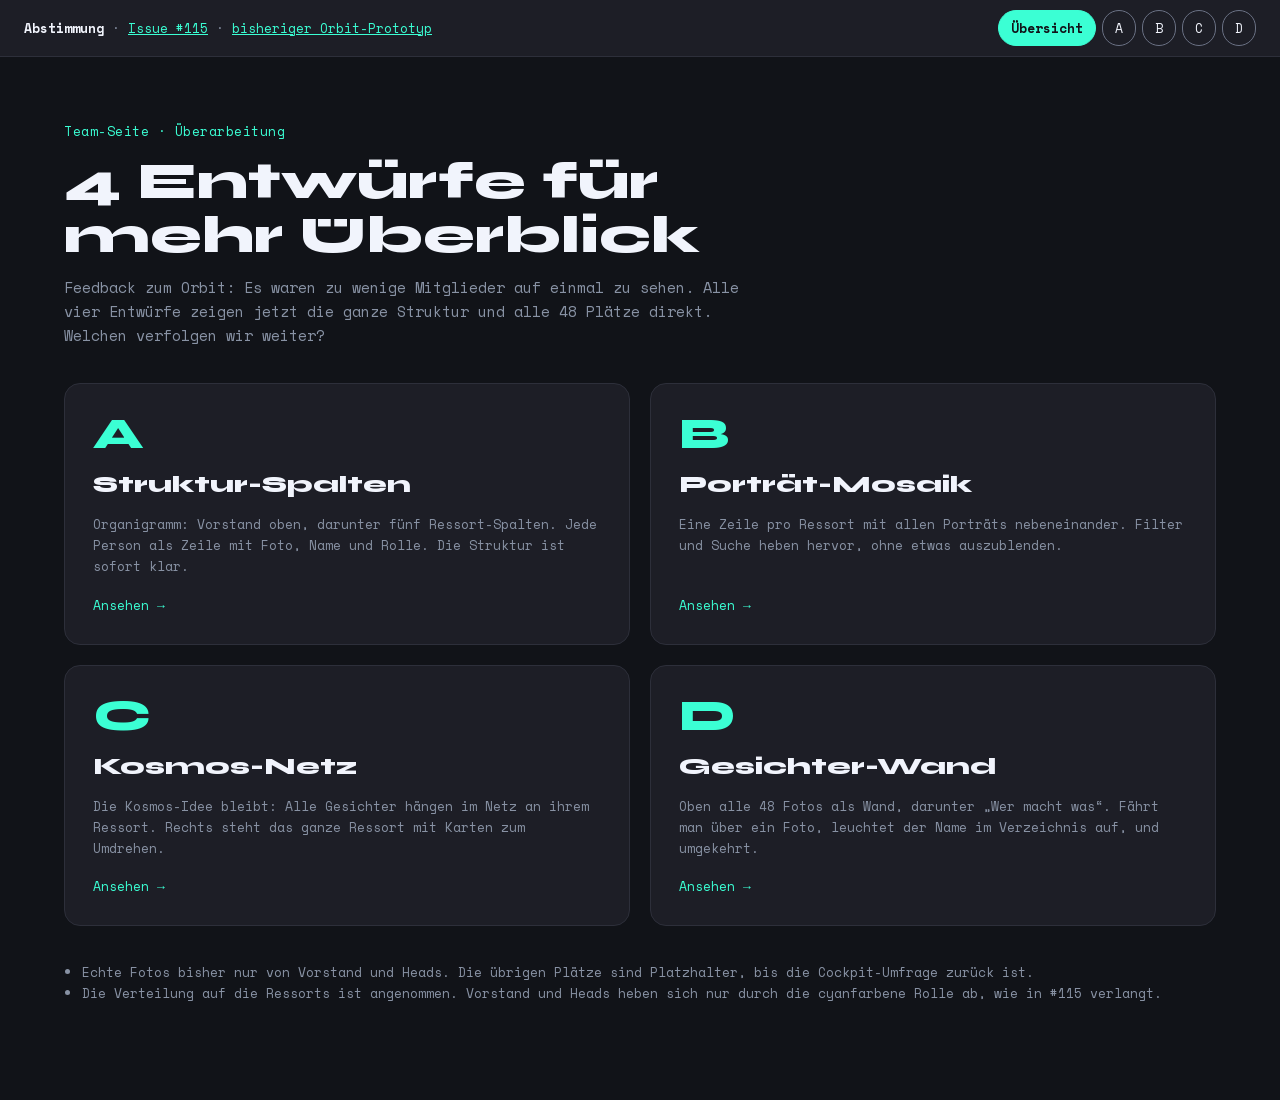
==== ueberblick/index.html @ 8b4472f5 "Vier Entwürfe für mehr Überblick (48 Mitglieder) zur Abstimmung" ====
<!doctype html>
<html lang="de">
<head>
<meta charset="utf-8">
<meta name="viewport" content="width=device-width, initial-scale=1">
<title>UM/AI Team-Seite · 4 Entwürfe zur Abstimmung</title>
<meta name="description" content="Vier Entwürfe für die Team-Seite von UM/AI, die alle 48 Mitglieder auf einen Blick zeigen.">
<meta name="theme-color" content="#111318">
<link rel="stylesheet" href="ueberblick.css?v=1">
</head>
<body>
<aside class="proto" aria-label="Entwürfe">
  <p><strong>Abstimmung</strong> · <a href="https://github.com/UM-AI-ORG/Mannheim-AI-Website/issues/115">Issue #115</a> · <a href="../">bisheriger Orbit-Prototyp</a></p>
  <nav aria-label="Entwürfe wechseln"><a href="./" aria-current="page">Übersicht</a><a href="a.html">A</a><a href="b.html">B</a><a href="c.html">C</a><a href="d.html">D</a></nav>
</aside>
<main class="seite">
  <div class="kopf">
    <div class="kopf__text">
      <p class="label">Team-Seite · Überarbeitung</p>
      <h1 class="titel">4 Entwürfe für mehr Überblick</h1>
      <p class="intro">Feedback zum Orbit: Es waren zu wenige Mitglieder auf einmal zu sehen. Alle vier Entwürfe zeigen jetzt die ganze Struktur und alle 48 Plätze direkt. Welchen verfolgen wir weiter?</p>
    </div>
  </div>
  <div class="u-raster">
    <a class="u-karte" href="a.html">
      <span class="u-karte__buchstabe">A</span>
      <h2>Struktur-Spalten</h2>
      <p>Organigramm: Vorstand oben, darunter fünf Ressort-Spalten. Jede Person als Zeile mit Foto, Name und Rolle. Die Struktur ist sofort klar.</p>
      <span class="u-karte__mehr">Ansehen →</span>
    </a>
    <a class="u-karte" href="b.html">
      <span class="u-karte__buchstabe">B</span>
      <h2>Porträt-Mosaik</h2>
      <p>Eine Zeile pro Ressort mit allen Porträts nebeneinander. Filter und Suche heben hervor, ohne etwas auszublenden.</p>
      <span class="u-karte__mehr">Ansehen →</span>
    </a>
    <a class="u-karte" href="c.html">
      <span class="u-karte__buchstabe">C</span>
      <h2>Kosmos-Netz</h2>
      <p>Die Kosmos-Idee bleibt: Alle Gesichter hängen im Netz an ihrem Ressort. Rechts steht das ganze Ressort mit Karten zum Umdrehen.</p>
      <span class="u-karte__mehr">Ansehen →</span>
    </a>
    <a class="u-karte" href="d.html">
      <span class="u-karte__buchstabe">D</span>
      <h2>Gesichter-Wand</h2>
      <p>Oben alle 48 Fotos als Wand, darunter „Wer macht was“. Fährt man über ein Foto, leuchtet der Name im Verzeichnis auf, und umgekehrt.</p>
      <span class="u-karte__mehr">Ansehen →</span>
    </a>
  </div>
  <ul class="u-hinweise">
    <li>Echte Fotos bisher nur von Vorstand und Heads. Die übrigen Plätze sind Platzhalter, bis die Cockpit-Umfrage zurück ist.</li>
    <li>Die Verteilung auf die Ressorts ist angenommen. Vorstand und Heads heben sich nur durch die cyanfarbene Rolle ab, wie in #115 verlangt.</li>
  </ul>
</main>
</body>
</html>
---- ueberblick/ueberblick.css ----
/* UM/AI Team-Seite, Entwürfe „Überblick“ (Issue #115). Tokens 1:1 aus styles.css der Website. */
@font-face { font-family: 'Syne'; font-weight: 800; font-display: swap; src: url('../assets/fonts/Syne-800-latin.woff2') format('woff2'); }
@font-face { font-family: 'Space Mono'; font-weight: 400; font-display: swap; src: url('../assets/fonts/SpaceMono-400.woff2') format('woff2'); }
@font-face { font-family: 'Space Mono'; font-weight: 700; font-display: swap; src: url('../assets/fonts/SpaceMono-700.woff2') format('woff2'); }

:root {
  color-scheme: dark;
  --bg: #111318; --s1: #1D1E26; --s2: #252835; --rand: #2D2F3A; --rand-stark: #6A7184; --deko: #3D4555;
  --cyan: #3BFFD4; --cyan-14: rgba(59, 255, 212, 0.14); --linie: rgba(59, 255, 212, 0.45);
  --text: #F1F4FC; --sek: #8892A4;
  --display: 'Syne', 'Space Mono', system-ui, sans-serif;
  --mono: 'Space Mono', ui-monospace, monospace;
}
* { box-sizing: border-box; }
[hidden] { display: none !important; }
body { margin: 0; background: var(--bg); color: var(--text); font-family: var(--mono); font-size: 15px; line-height: 1.6; }
a { color: var(--cyan); }
a:hover { color: var(--text); }
button, input { font: inherit; color: inherit; }
button { cursor: pointer; touch-action: manipulation; }
:focus-visible { outline: 2px solid var(--cyan); outline-offset: 3px; }
.sr-only { position: absolute; width: 1px; height: 1px; margin: -1px; overflow: hidden; clip: rect(0, 0, 0, 0); white-space: nowrap; border: 0; }
img { display: block; }

/* Leiste nur für die Abstimmung, gehört nicht zum Design */
.proto { display: flex; flex-wrap: wrap; gap: 8px 24px; align-items: center; justify-content: space-between; padding: 10px 24px; background: var(--s1); border-bottom: 1px solid var(--rand); font-size: 13px; color: var(--sek); }
.proto p { margin: 0; }
.proto strong { color: var(--text); }
.proto nav { display: flex; flex-wrap: wrap; gap: 6px; }
.proto nav a { display: inline-flex; align-items: center; min-height: 36px; padding: 0 12px; border-radius: 999px; border: 1px solid var(--rand-stark); color: var(--text); text-decoration: none; }
.proto nav a[aria-current="page"] { background: var(--cyan); border-color: var(--cyan); color: var(--bg); font-weight: 700; }

.seite { max-width: 1280px; margin: 0 auto; padding: 64px 64px 96px; }
.kopf { display: flex; flex-wrap: wrap; justify-content: space-between; align-items: flex-end; gap: 24px 48px; margin-bottom: 36px; }
.kopf__text { display: flex; flex-direction: column; gap: 12px; max-width: 700px; }
.label { margin: 0; font-size: 13px; color: var(--cyan); letter-spacing: 0.04em; }
.titel { margin: 0; font-family: var(--display); font-weight: 800; font-size: clamp(34px, 5vw, 52px); line-height: 1.05; }
.intro { margin: 0; color: var(--sek); }
.rolle { font-size: 11px; line-height: 1.35; color: var(--sek); }
.rolle.hervor { color: var(--cyan); }
.name-ph { color: var(--sek); }
.platzhalter { display: flex; align-items: center; justify-content: center; background: var(--s2); color: var(--sek); }

/* Chips und Suche (B, D) */
.chips { display: flex; flex-wrap: wrap; gap: 8px; }
.chip { min-height: 44px; padding: 0 16px; border-radius: 999px; border: 1px solid var(--rand-stark); background: transparent; color: var(--text); font-size: 13px; }
.chip[aria-pressed="true"] { background: var(--cyan); border-color: var(--cyan); color: var(--bg); }
.chip .zahl { opacity: 0.7; margin-left: 4px; }
.suche { display: flex; align-items: center; gap: 10px; min-height: 44px; padding: 0 14px; border: 1px solid var(--rand-stark); border-radius: 999px; width: 260px; max-width: 100%; }
.suche input { flex: 1; min-width: 0; background: transparent; border: 0; outline: none; font-size: 13px; }
.suche input::placeholder { color: var(--sek); }
.suche:focus-within { border-color: var(--cyan); }

.abschluss { margin-top: 40px; display: flex; flex-wrap: wrap; justify-content: space-between; align-items: center; gap: 16px 24px; padding: 24px 28px; border-radius: 14px; background: var(--s1); border: 1px solid var(--rand); }
.abschluss h3 { margin: 0 0 4px; font-family: var(--display); font-size: 22px; }
.abschluss p { margin: 0; font-size: 13px; color: var(--sek); }
.knopf { display: inline-flex; align-items: center; min-height: 44px; padding: 0 20px; border-radius: 999px; background: var(--cyan); color: var(--bg); font-weight: 700; font-size: 13px; text-decoration: none; }
.knopf:hover { color: var(--bg); background: var(--text); }

@media (max-width: 720px) {
  .seite { padding: 40px 16px 72px; }
  .proto { padding: 10px 16px; }
}

/* ── A · Struktur-Spalten ─────────────────────────────── */
.a-stats { display: flex; gap: 40px; margin: 0; }
.a-stats div { display: flex; flex-direction: column-reverse; }
.a-stats dt { font-size: 12px; color: var(--sek); text-transform: uppercase; letter-spacing: 0.08em; }
.a-stats dd { margin: 0; font-family: var(--display); font-size: 40px; line-height: 1.1; }
.a-baum { display: flex; flex-direction: column; align-items: center; }
.a-karte { background: var(--s1); border: 1px solid var(--rand); border-radius: 14px; padding: 16px 14px; }
.a-karte h3 { margin: 0; font-family: var(--display); font-size: 17px; line-height: 1.2; }
.a-karte__kopf { display: flex; justify-content: space-between; align-items: baseline; gap: 8px; }
.a-karte__zahl { font-size: 11px; color: var(--sek); white-space: nowrap; }
.a-karte__desc { margin: 4px 0 10px; font-size: 11px; line-height: 1.5; color: var(--sek); }
.a-vorstand { width: min(460px, 100%); padding: 18px 20px; }
.a-vorstand h3 { font-size: 20px; }
.a-liste { list-style: none; margin: 0; padding: 10px 0 0; border-top: 1px solid var(--rand); display: flex; flex-direction: column; gap: 8px; }
.a-vorstand .a-liste { display: grid; grid-template-columns: repeat(2, minmax(0, 1fr)); gap: 12px; }
.a-person { display: flex; align-items: center; gap: 10px; }
.a-foto { width: 32px; height: 32px; border-radius: 50%; object-fit: cover; flex: none; border: 1px solid var(--rand); font-size: 12px; }
.a-person .platzhalter { border-style: dashed; border-color: var(--rand-stark); }
.a-person__name { display: block; font-family: var(--display); font-size: 14px; line-height: 1.2; }
.a-strich { width: 1px; height: 32px; background: var(--linie); }
.a-reihe { position: relative; width: 100%; }
.a-reihe::before { content: ''; position: absolute; top: 0; left: 10%; right: 10%; height: 1px; background: var(--linie); }
.a-spalten { display: grid; grid-template-columns: repeat(5, minmax(0, 1fr)); }
.a-spalte { display: flex; flex-direction: column; padding: 0 8px; }
.a-spalte::before { content: ''; width: 1px; height: 28px; background: var(--linie); align-self: center; }
.a-spalte .a-karte__desc { min-height: 50px; }
.a-spalte .a-karte { flex: 1; }
@media (max-width: 1080px) {
  .a-reihe::before, .a-spalte::before, .a-strich { display: none; }
  .a-spalten { grid-template-columns: repeat(2, minmax(0, 1fr)); gap: 16px; margin-top: 16px; }
  .a-spalte { padding: 0; }
}
@media (max-width: 560px) { .a-spalten { grid-template-columns: 1fr; } .a-vorstand .a-liste { grid-template-columns: 1fr; } }

/* ── B · Porträt-Mosaik ───────────────────────────────── */
.b-leiste { display: flex; flex-wrap: wrap; justify-content: space-between; align-items: center; gap: 16px; padding: 14px 0; border-top: 1px solid var(--rand); border-bottom: 1px solid var(--rand); }
.b-zeile { display: grid; grid-template-columns: 190px minmax(0, 1fr); gap: 24px; padding: 22px 0; border-bottom: 1px solid var(--rand); transition: opacity 0.25s; }
.b-zeile.gedimmt { opacity: 0.25; }
.b-info { display: flex; flex-direction: column; gap: 4px; padding-left: 12px; border-left: 2px solid var(--deko); }
.b-zeile.aktiv .b-info { border-left-color: var(--cyan); }
.b-info h3 { margin: 0; font-family: var(--display); font-size: 18px; line-height: 1.2; }
.b-info span { font-size: 12px; color: var(--sek); }
.b-info small { font-size: 11px; line-height: 1.5; color: var(--sek); }
.b-raster { list-style: none; margin: 0; padding: 0; display: grid; grid-template-columns: repeat(10, minmax(0, 1fr)); gap: 16px 10px; }
.b-person { display: flex; flex-direction: column; gap: 6px; transition: opacity 0.25s; }
.b-person.gedimmt { opacity: 0.2; }
.b-foto { width: 100%; aspect-ratio: 1 / 1; object-fit: cover; object-position: center 20%; border-radius: 10px; outline: 2px solid transparent; outline-offset: 2px; }
.b-person .platzhalter { border: 1px dashed var(--deko); background: var(--s1); }
.b-person.treffer .b-foto { outline-color: var(--cyan); }
.b-name { font-family: var(--display); font-size: 12px; line-height: 1.2; }
.b-person .rolle { font-size: 10.5px; }
@media (max-width: 1080px) { .b-raster { grid-template-columns: repeat(auto-fill, minmax(84px, 1fr)); } }
@media (max-width: 720px) { .b-zeile { grid-template-columns: 1fr; gap: 14px; } }

/* ── C · Kosmos-Netz ──────────────────────────────────── */
@keyframes c-fluss { to { stroke-dashoffset: -40; } }
@keyframes c-funkeln { 0%, 100% { opacity: .25; } 50% { opacity: .8; } }
@keyframes c-puls { 0% { transform: scale(1); opacity: .6; } 100% { transform: scale(1.9); opacity: 0; } }
.c-buehne { display: flex; gap: 32px; align-items: flex-start; }
.c-netz { position: relative; width: 720px; max-width: 100%; aspect-ratio: 720 / 760; flex: none; }
.c-netz svg.c-linien { position: absolute; inset: 0; width: 100%; height: 100%; }
.c-fluss { animation: c-fluss 2.4s linear infinite; }
.c-punkt { animation: c-funkeln 4s ease-in-out infinite; }
.c-hub { position: absolute; left: 43.9%; top: 44.2%; width: 12.2%; aspect-ratio: 1; }
.c-hub__puls { position: absolute; inset: 0; border-radius: 50%; border: 1px solid var(--cyan); animation: c-puls 2.4s ease-out infinite; }
.c-hub__kern { position: absolute; inset: 0; border-radius: 50%; background: var(--s1); border: 1px solid var(--cyan); display: flex; align-items: center; justify-content: center; font-family: var(--display); font-size: clamp(12px, 2.6vw, 19px); }
.c-hub__kern span { color: var(--cyan); }
.c-ressort { position: absolute; width: 7.2%; aspect-ratio: 1; border-radius: 50%; background: var(--s1); border: 1px solid var(--cyan); color: var(--cyan); font-weight: 700; font-size: clamp(9px, 1.6vw, 12px); padding: 0; transform: translate(-50%, -50%); }
.c-ressort[aria-pressed="true"] { background: var(--cyan); color: var(--bg); }
.c-label { position: absolute; width: 150px; transform: translate(-50%, -50%); text-align: center; font-family: var(--display); font-size: 13px; color: var(--sek); pointer-events: none; }
.c-label.aktiv { color: var(--text); }
.c-knoten { position: absolute; width: 4.45%; aspect-ratio: 1; padding: 0; border-radius: 50%; overflow: hidden; background: var(--s2); border: 1px solid var(--rand); transform: translate(-50%, -50%); }
.c-knoten.imressort { border-color: var(--cyan); }
.c-knoten.gewaehlt { border: 3px solid var(--cyan); }
.c-knoten img, .c-knoten .platzhalter { width: 100%; height: 100%; object-fit: cover; font-size: 11px; }
.c-knoten .platzhalter svg { width: 60%; height: 60%; }
.c-panel { flex: 1; min-width: 0; display: flex; flex-direction: column; gap: 10px; }
.c-panel__kopf { display: flex; justify-content: space-between; align-items: baseline; gap: 12px; }
.c-panel h3 { margin: 0; font-family: var(--display); font-size: 24px; }
.c-panel__zahl { font-size: 12px; color: var(--sek); white-space: nowrap; }
.c-panel__desc { margin: 0 0 6px; font-size: 12px; line-height: 1.5; color: var(--sek); }
.c-karten { list-style: none; margin: 0; padding: 0; display: grid; grid-template-columns: repeat(4, minmax(0, 1fr)); gap: 14px 10px; }
.c-karte { width: 100%; padding: 0; border: 0; background: transparent; text-align: left; display: flex; flex-direction: column; gap: 6px; }
.c-flip { display: block; width: 100%; aspect-ratio: 1; perspective: 600px; }
.c-flip__innen { display: block; position: relative; width: 100%; height: 100%; transform-style: preserve-3d; transition: transform 0.5s; }
.c-karte.gedreht .c-flip__innen { transform: rotateY(180deg); }
.c-seite { position: absolute; inset: 0; backface-visibility: hidden; -webkit-backface-visibility: hidden; border-radius: 10px; overflow: hidden; border: 1px solid var(--rand); background: var(--s1); display: flex; align-items: center; justify-content: center; }
.c-karte.gewaehlt .c-seite--vorne { border: 2px solid var(--cyan); }
.c-seite img { width: 100%; height: 100%; object-fit: cover; object-position: center 20%; }
.c-seite .platzhalter { width: 100%; height: 100%; background: var(--s1); }
.c-seite--hinten { transform: rotateY(180deg); background: var(--s2); border-color: var(--cyan); flex-direction: column; gap: 4px; font-size: 10px; color: var(--sek); text-align: center; padding: 6px; }
.c-karte .b-name { font-size: 12px; }
.c-karte .rolle { font-size: 10.5px; }
@media (max-width: 1100px) { .c-buehne { flex-direction: column; } .c-netz { margin: 0 auto; } .c-panel { width: 100%; } }
@media (max-width: 720px) { .c-label { font-size: 10px; width: 90px; } .c-karten { grid-template-columns: repeat(3, minmax(0, 1fr)); } }
@media (prefers-reduced-motion: reduce) { .c-fluss, .c-punkt, .c-hub__puls { animation: none; } .c-flip__innen { transition: none; } }

/* ── D · Gesichter-Wand ───────────────────────────────── */
.d-wand { list-style: none; margin: 0; padding: 0; display: grid; grid-template-columns: repeat(12, minmax(0, 1fr)); gap: 6px; }
.d-wand li { transition: opacity 0.25s; }
.d-wand li.gedimmt { opacity: 0.15; }
.d-kachel { position: relative; display: block; width: 100%; aspect-ratio: 1; padding: 0; border: 0; border-radius: 8px; overflow: hidden; background: var(--s1); outline: 2px solid transparent; outline-offset: 2px; }
.d-kachel img { width: 100%; height: 100%; object-fit: cover; object-position: center 20%; transition: transform 0.3s; }
.d-kachel .platzhalter { width: 100%; height: 100%; background: var(--s1); border: 1px solid var(--s2); border-radius: 8px; }
.d-kachel .platzhalter svg { stroke: var(--deko); }
.d-kachel:hover img { transform: scale(1.06); }
.d-info { position: absolute; left: 0; right: 0; bottom: 0; padding: 6px 7px; background: rgba(17, 19, 24, 0.88); text-align: left; display: flex; flex-direction: column; gap: 1px; opacity: 0; transition: opacity 0.18s; }
.d-info b { font-family: var(--display); font-weight: 800; font-size: 11px; line-height: 1.2; }
.d-info small { font-size: 9.5px; line-height: 1.2; color: var(--sek); }
.d-info small.hervor { color: var(--cyan); }
.d-kachel:hover .d-info, .d-kachel:focus-visible .d-info, .d-kachel.an .d-info { opacity: 1; }
.d-kachel.an { outline-color: var(--cyan); }
.d-trenner { display: flex; align-items: center; gap: 16px; margin: 44px 0 24px; }
.d-trenner h3 { margin: 0; font-family: var(--display); font-size: 22px; white-space: nowrap; }
.d-trenner span { font-size: 12px; color: var(--sek); white-space: nowrap; }
.d-trenner i { flex: 1; height: 1px; background: var(--rand); }
.d-verzeichnis { display: grid; grid-template-columns: repeat(3, minmax(0, 1fr)); gap: 32px; align-items: start; }
.d-spalte { display: flex; flex-direction: column; gap: 28px; }
.d-block { transition: opacity 0.25s; }
.d-block.gedimmt { opacity: 0.3; }
.d-block__kopf { width: 100%; display: flex; justify-content: space-between; align-items: baseline; gap: 8px; padding: 0 0 10px; margin-bottom: 4px; border: 0; border-bottom: 2px solid var(--rand); background: transparent; text-align: left; }
.d-block__kopf[aria-pressed="true"] { border-bottom-color: var(--cyan); }
.d-block__kopf b { font-family: var(--display); font-weight: 800; font-size: 17px; }
.d-block__kopf span { font-size: 12px; color: var(--sek); }
.d-block ul { list-style: none; margin: 0; padding: 0; }
.d-zeile { display: flex; justify-content: space-between; align-items: center; gap: 12px; min-height: 30px; padding: 0 8px; margin: 0 -8px; border-radius: 6px; font-size: 12px; }
.d-zeile.an { background: var(--cyan-14); }
.d-zeile .name-ph { color: var(--rand-stark); }
.d-zeile .rolle { text-align: right; }
@media (max-width: 960px) { .d-wand { grid-template-columns: repeat(8, minmax(0, 1fr)); } .d-verzeichnis { grid-template-columns: repeat(2, minmax(0, 1fr)); } }
@media (max-width: 600px) { .d-wand { grid-template-columns: repeat(6, minmax(0, 1fr)); } .d-verzeichnis { grid-template-columns: 1fr; } .d-trenner span { display: none; } }
@media (prefers-reduced-motion: reduce) { .d-kachel img { transition: none; } .d-kachel:hover img { transform: none; } }

/* ── Übersicht ─────────────────────────────────────────── */
.u-raster { display: grid; grid-template-columns: repeat(2, minmax(0, 1fr)); gap: 20px; }
.u-karte { display: flex; flex-direction: column; gap: 10px; padding: 28px; border-radius: 16px; background: var(--s1); border: 1px solid var(--rand); color: var(--text); text-decoration: none; transition: border-color 0.2s; }
.u-karte:hover { border-color: var(--cyan); color: var(--text); }
.u-karte__buchstabe { font-family: var(--display); font-size: 44px; line-height: 1; color: var(--cyan); }
.u-karte h2 { margin: 0; font-family: var(--display); font-size: 24px; }
.u-karte p { margin: 0; font-size: 13px; color: var(--sek); }
.u-karte__mehr { margin-top: auto; padding-top: 8px; font-size: 13px; color: var(--cyan); }
.u-hinweise { margin: 36px 0 0; padding: 0 0 0 18px; color: var(--sek); font-size: 13px; }
@media (max-width: 720px) { .u-raster { grid-template-columns: 1fr; } }
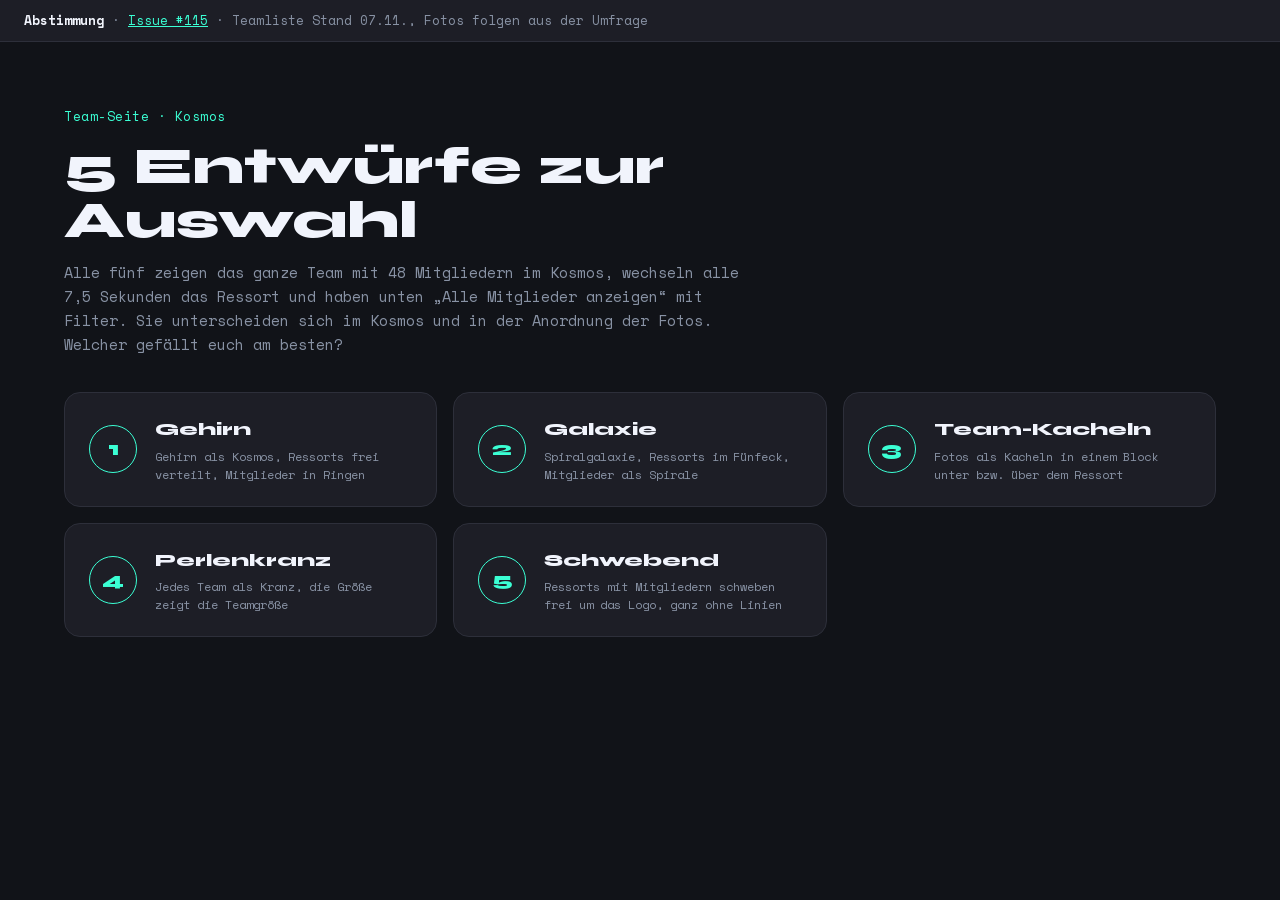
==== commit 510d4406: "Team-Seite: fünf Kosmos-Entwürfe mit Teamliste, Auto-Wechsel und Mitgliederliste" ====
--- a/ueberblick/index.html
+++ b/ueberblick/index.html
@@ -3,53 +3,30 @@
 <head>
 <meta charset="utf-8">
 <meta name="viewport" content="width=device-width, initial-scale=1">
-<title>UM/AI Team-Seite · 4 Entwürfe zur Abstimmung</title>
-<meta name="description" content="Vier Entwürfe für die Team-Seite von UM/AI, die alle 48 Mitglieder auf einen Blick zeigen.">
+<title>UM/AI Team-Seite · 5 Kosmos-Entwürfe</title>
+<meta name="description" content="Fünf Entwürfe für die Team-Seite von UM/AI zur Abstimmung.">
 <meta name="theme-color" content="#111318">
-<link rel="stylesheet" href="ueberblick.css?v=1">
+<meta name="robots" content="noindex, nofollow">
+<link rel="stylesheet" href="ueberblick.css?v=22">
 </head>
 <body>
 <aside class="proto" aria-label="Entwürfe">
-  <p><strong>Abstimmung</strong> · <a href="https://github.com/UM-AI-ORG/Mannheim-AI-Website/issues/115">Issue #115</a> · <a href="../">bisheriger Orbit-Prototyp</a></p>
-  <nav aria-label="Entwürfe wechseln"><a href="./" aria-current="page">Übersicht</a><a href="a.html">A</a><a href="b.html">B</a><a href="c.html">C</a><a href="d.html">D</a></nav>
+  <p><strong>Abstimmung</strong> · <a href="https://github.com/UM-AI-ORG/Mannheim-AI-Website/issues/115">Issue #115</a> · Teamliste Stand 07.11., Fotos folgen aus der Umfrage</p>
 </aside>
 <main class="seite">
   <div class="kopf">
     <div class="kopf__text">
-      <p class="label">Team-Seite · Überarbeitung</p>
-      <h1 class="titel">4 Entwürfe für mehr Überblick</h1>
-      <p class="intro">Feedback zum Orbit: Es waren zu wenige Mitglieder auf einmal zu sehen. Alle vier Entwürfe zeigen jetzt die ganze Struktur und alle 48 Plätze direkt. Welchen verfolgen wir weiter?</p>
+      <p class="label">Team-Seite · Kosmos</p>
+      <h1 class="titel">5 Entwürfe zur Auswahl</h1>
+      <p class="intro">Alle fünf zeigen das ganze Team mit 48 Mitgliedern im Kosmos, wechseln alle 7,5 Sekunden das Ressort und haben unten „Alle Mitglieder anzeigen“ mit Filter. Sie unterscheiden sich im Kosmos und in der Anordnung der Fotos. Welcher gefällt euch am besten?</p>
     </div>
   </div>
-  <div class="u-raster">
-    <a class="u-karte" href="a.html">
-      <span class="u-karte__buchstabe">A</span>
-      <h2>Struktur-Spalten</h2>
-      <p>Organigramm: Vorstand oben, darunter fünf Ressort-Spalten. Jede Person als Zeile mit Foto, Name und Rolle. Die Struktur ist sofort klar.</p>
-      <span class="u-karte__mehr">Ansehen →</span>
-    </a>
-    <a class="u-karte" href="b.html">
-      <span class="u-karte__buchstabe">B</span>
-      <h2>Porträt-Mosaik</h2>
-      <p>Eine Zeile pro Ressort mit allen Porträts nebeneinander. Filter und Suche heben hervor, ohne etwas auszublenden.</p>
-      <span class="u-karte__mehr">Ansehen →</span>
-    </a>
-    <a class="u-karte" href="c.html">
-      <span class="u-karte__buchstabe">C</span>
-      <h2>Kosmos-Netz</h2>
-      <p>Die Kosmos-Idee bleibt: Alle Gesichter hängen im Netz an ihrem Ressort. Rechts steht das ganze Ressort mit Karten zum Umdrehen.</p>
-      <span class="u-karte__mehr">Ansehen →</span>
-    </a>
-    <a class="u-karte" href="d.html">
-      <span class="u-karte__buchstabe">D</span>
-      <h2>Gesichter-Wand</h2>
-      <p>Oben alle 48 Fotos als Wand, darunter „Wer macht was“. Fährt man über ein Foto, leuchtet der Name im Verzeichnis auf, und umgekehrt.</p>
-      <span class="u-karte__mehr">Ansehen →</span>
-    </a>
-  </div>
-  <ul class="u-hinweise">
-    <li>Echte Fotos bisher nur von Vorstand und Heads. Die übrigen Plätze sind Platzhalter, bis die Cockpit-Umfrage zurück ist.</li>
-    <li>Die Verteilung auf die Ressorts ist angenommen. Vorstand und Heads heben sich nur durch die cyanfarbene Rolle ab, wie in #115 verlangt.</li>
+  <ul class="u-liste">
+    <li><a class="u-karte" href="c.html"><span class="u-nr">1</span><span><b>Gehirn</b><small>Gehirn als Kosmos, Ressorts frei verteilt, Mitglieder in Ringen</small></span></a></li>
+    <li><a class="u-karte" href="c2.html"><span class="u-nr">2</span><span><b>Galaxie</b><small>Spiralgalaxie, Ressorts im Fünfeck, Mitglieder als Spirale</small></span></a></li>
+    <li><a class="u-karte" href="c3.html"><span class="u-nr">3</span><span><b>Team-Kacheln</b><small>Fotos als Kacheln in einem Block unter bzw. über dem Ressort</small></span></a></li>
+    <li><a class="u-karte" href="c4.html"><span class="u-nr">4</span><span><b>Perlenkranz</b><small>Jedes Team als Kranz, die Größe zeigt die Teamgröße</small></span></a></li>
+    <li><a class="u-karte" href="c5.html"><span class="u-nr">5</span><span><b>Schwebend</b><small>Ressorts mit Mitgliedern schweben frei um das Logo, ganz ohne Linien</small></span></a></li>
   </ul>
 </main>
 </body>
--- a/ueberblick/ueberblick.css
+++ b/ueberblick/ueberblick.css
@@ -62,88 +62,49 @@
   .proto { padding: 10px 16px; }
 }
 
-/* ── A · Struktur-Spalten ─────────────────────────────── */
-.a-stats { display: flex; gap: 40px; margin: 0; }
-.a-stats div { display: flex; flex-direction: column-reverse; }
-.a-stats dt { font-size: 12px; color: var(--sek); text-transform: uppercase; letter-spacing: 0.08em; }
-.a-stats dd { margin: 0; font-family: var(--display); font-size: 40px; line-height: 1.1; }
-.a-baum { display: flex; flex-direction: column; align-items: center; }
-.a-karte { background: var(--s1); border: 1px solid var(--rand); border-radius: 14px; padding: 16px 14px; }
-.a-karte h3 { margin: 0; font-family: var(--display); font-size: 17px; line-height: 1.2; }
-.a-karte__kopf { display: flex; justify-content: space-between; align-items: baseline; gap: 8px; }
-.a-karte__zahl { font-size: 11px; color: var(--sek); white-space: nowrap; }
-.a-karte__desc { margin: 4px 0 10px; font-size: 11px; line-height: 1.5; color: var(--sek); }
-.a-vorstand { width: min(460px, 100%); padding: 18px 20px; }
-.a-vorstand h3 { font-size: 20px; }
-.a-liste { list-style: none; margin: 0; padding: 10px 0 0; border-top: 1px solid var(--rand); display: flex; flex-direction: column; gap: 8px; }
-.a-vorstand .a-liste { display: grid; grid-template-columns: repeat(2, minmax(0, 1fr)); gap: 12px; }
-.a-person { display: flex; align-items: center; gap: 10px; }
-.a-foto { width: 32px; height: 32px; border-radius: 50%; object-fit: cover; flex: none; border: 1px solid var(--rand); font-size: 12px; }
-.a-person .platzhalter { border-style: dashed; border-color: var(--rand-stark); }
-.a-person__name { display: block; font-family: var(--display); font-size: 14px; line-height: 1.2; }
-.a-strich { width: 1px; height: 32px; background: var(--linie); }
-.a-reihe { position: relative; width: 100%; }
-.a-reihe::before { content: ''; position: absolute; top: 0; left: 10%; right: 10%; height: 1px; background: var(--linie); }
-.a-spalten { display: grid; grid-template-columns: repeat(5, minmax(0, 1fr)); }
-.a-spalte { display: flex; flex-direction: column; padding: 0 8px; }
-.a-spalte::before { content: ''; width: 1px; height: 28px; background: var(--linie); align-self: center; }
-.a-spalte .a-karte__desc { min-height: 50px; }
-.a-spalte .a-karte { flex: 1; }
-@media (max-width: 1080px) {
-  .a-reihe::before, .a-spalte::before, .a-strich { display: none; }
-  .a-spalten { grid-template-columns: repeat(2, minmax(0, 1fr)); gap: 16px; margin-top: 16px; }
-  .a-spalte { padding: 0; }
+.b-name { font-family: var(--display); font-size: 12px; line-height: 1.2; }
+/* ── C · Kosmos-Netz (Timos Idee: Logo mit Vorstand in der Mitte, Ressorts schweben frei im Kosmos) ── */
+@keyframes c-schweben {
+  0% { transform: translate(-50%, -50%) translate(0, 0); }
+  50% { transform: translate(-50%, -50%) translate(5px, -8px); }
+  100% { transform: translate(-50%, -50%) translate(-4px, 4px); }
 }
-@media (max-width: 560px) { .a-spalten { grid-template-columns: 1fr; } .a-vorstand .a-liste { grid-template-columns: 1fr; } }
-
-/* ── B · Porträt-Mosaik ───────────────────────────────── */
-.b-leiste { display: flex; flex-wrap: wrap; justify-content: space-between; align-items: center; gap: 16px; padding: 14px 0; border-top: 1px solid var(--rand); border-bottom: 1px solid var(--rand); }
-.b-zeile { display: grid; grid-template-columns: 190px minmax(0, 1fr); gap: 24px; padding: 22px 0; border-bottom: 1px solid var(--rand); transition: opacity 0.25s; }
-.b-zeile.gedimmt { opacity: 0.25; }
-.b-info { display: flex; flex-direction: column; gap: 4px; padding-left: 12px; border-left: 2px solid var(--deko); }
-.b-zeile.aktiv .b-info { border-left-color: var(--cyan); }
-.b-info h3 { margin: 0; font-family: var(--display); font-size: 18px; line-height: 1.2; }
-.b-info span { font-size: 12px; color: var(--sek); }
-.b-info small { font-size: 11px; line-height: 1.5; color: var(--sek); }
-.b-raster { list-style: none; margin: 0; padding: 0; display: grid; grid-template-columns: repeat(10, minmax(0, 1fr)); gap: 16px 10px; }
-.b-person { display: flex; flex-direction: column; gap: 6px; transition: opacity 0.25s; }
-.b-person.gedimmt { opacity: 0.2; }
-.b-foto { width: 100%; aspect-ratio: 1 / 1; object-fit: cover; object-position: center 20%; border-radius: 10px; outline: 2px solid transparent; outline-offset: 2px; }
-.b-person .platzhalter { border: 1px dashed var(--deko); background: var(--s1); }
-.b-person.treffer .b-foto { outline-color: var(--cyan); }
-.b-name { font-family: var(--display); font-size: 12px; line-height: 1.2; }
-.b-person .rolle { font-size: 10.5px; }
-@media (max-width: 1080px) { .b-raster { grid-template-columns: repeat(auto-fill, minmax(84px, 1fr)); } }
-@media (max-width: 720px) { .b-zeile { grid-template-columns: 1fr; gap: 14px; } }
-
-/* ── C · Kosmos-Netz ──────────────────────────────────── */
-@keyframes c-fluss { to { stroke-dashoffset: -40; } }
-@keyframes c-funkeln { 0%, 100% { opacity: .25; } 50% { opacity: .8; } }
-@keyframes c-puls { 0% { transform: scale(1); opacity: .6; } 100% { transform: scale(1.9); opacity: 0; } }
+@keyframes c-auftauchen { from { opacity: 0; } to { opacity: 1; } }
+@keyframes c-puls { 0% { transform: scale(1); opacity: .55; } 100% { transform: scale(1.8); opacity: 0; } }
 .c-buehne { display: flex; gap: 32px; align-items: flex-start; }
 .c-netz { position: relative; width: 720px; max-width: 100%; aspect-ratio: 720 / 760; flex: none; }
-.c-netz svg.c-linien { position: absolute; inset: 0; width: 100%; height: 100%; }
-.c-fluss { animation: c-fluss 2.4s linear infinite; }
-.c-punkt { animation: c-funkeln 4s ease-in-out infinite; }
-.c-hub { position: absolute; left: 43.9%; top: 44.2%; width: 12.2%; aspect-ratio: 1; }
-.c-hub__puls { position: absolute; inset: 0; border-radius: 50%; border: 1px solid var(--cyan); animation: c-puls 2.4s ease-out infinite; }
-.c-hub__kern { position: absolute; inset: 0; border-radius: 50%; background: var(--s1); border: 1px solid var(--cyan); display: flex; align-items: center; justify-content: center; font-family: var(--display); font-size: clamp(12px, 2.6vw, 19px); }
-.c-hub__kern span { color: var(--cyan); }
-.c-ressort { position: absolute; width: 7.2%; aspect-ratio: 1; border-radius: 50%; background: var(--s1); border: 1px solid var(--cyan); color: var(--cyan); font-weight: 700; font-size: clamp(9px, 1.6vw, 12px); padding: 0; transform: translate(-50%, -50%); }
+.c-kosmos { position: absolute; left: -8%; top: -6%; width: 116%; height: 112%; pointer-events: none; }
+.c-cluster { position: absolute; width: 33.333%; aspect-ratio: 1; transform: translate(-50%, -50%); animation: c-schweben 9s ease-in-out infinite alternate, c-auftauchen 0.9s ease-out both; pointer-events: none; }
+.c-cluster > * { pointer-events: auto; }
+.c-cluster svg { position: absolute; inset: 0; width: 100%; height: 100%; overflow: visible; pointer-events: none; }
+.c-cluster line { stroke: #3BFFD4; stroke-opacity: 0.2; stroke-width: 1; transition: stroke-opacity 0.3s; }
+.c-cluster line.kette { stroke-opacity: 0.12; }
+.c-cluster.aktiv line { stroke-opacity: 0.6; }
+.c-cluster.aktiv line.kette { stroke-opacity: 0.35; }
+.c-ressort { position: absolute; z-index: 1; width: 21.7%; aspect-ratio: 1; border-radius: 50%; background: var(--s1); border: 1px solid var(--cyan); color: var(--cyan); font-weight: 700; font-size: clamp(9px, 1.6vw, 12px); padding: 0; transform: translate(-50%, -50%); box-shadow: 0 0 0 6px rgba(59, 255, 212, 0.06), 0 0 24px rgba(59, 255, 212, 0.2); transition: background 0.2s, color 0.2s; }
 .c-ressort[aria-pressed="true"] { background: var(--cyan); color: var(--bg); }
-.c-label { position: absolute; width: 150px; transform: translate(-50%, -50%); text-align: center; font-family: var(--display); font-size: 13px; color: var(--sek); pointer-events: none; }
-.c-label.aktiv { color: var(--text); }
-.c-knoten { position: absolute; width: 4.45%; aspect-ratio: 1; padding: 0; border-radius: 50%; overflow: hidden; background: var(--s2); border: 1px solid var(--rand); transform: translate(-50%, -50%); }
-.c-knoten.imressort { border-color: var(--cyan); }
-.c-knoten.gewaehlt { border: 3px solid var(--cyan); }
-.c-knoten img, .c-knoten .platzhalter { width: 100%; height: 100%; object-fit: cover; font-size: 11px; }
-.c-knoten .platzhalter svg { width: 60%; height: 60%; }
+.c-label { position: absolute; left: 50%; z-index: 3; width: max-content; transform: translate(-50%, -50%); padding: 2px 10px; border-radius: 999px; background: rgba(17, 19, 24, 0.9); border: 1px solid transparent; text-align: center; font-family: var(--display); font-size: 13px; line-height: 1.35; color: var(--sek); pointer-events: none; white-space: nowrap; }
+.c-cluster.aktiv .c-label, .c-hub.aktiv .c-label { color: var(--text); border-color: rgba(59, 255, 212, 0.5); }
+.c-knoten { position: absolute; z-index: 2; width: 13.3%; aspect-ratio: 1; padding: 0; border-radius: 50%; overflow: hidden; background: var(--s2); border: 1px solid var(--rand-stark); transform: translate(-50%, -50%); transition: border-color 0.2s; }
+.c-cluster.aktiv .c-knoten, .c-hub.aktiv .c-knoten { border-color: var(--cyan); }
+.c-knoten.gewaehlt { border: 3px solid var(--cyan) !important; }
+.c-knoten img, .c-knoten .platzhalter { width: 100%; height: 100%; object-fit: cover; font-size: clamp(7px, 1.1vw, 10px); font-weight: 700; color: var(--text); background: var(--s2); letter-spacing: 0.02em; }
+.c-hub { position: absolute; width: 27.8%; aspect-ratio: 1; transform: translate(-50%, -50%); }
+.c-hub svg { position: absolute; inset: 0; width: 100%; height: 100%; overflow: visible; pointer-events: none; }
+.c-hub line { stroke: #3BFFD4; stroke-opacity: 0.3; }
+.c-hub__logo { position: absolute; left: 50%; top: 50%; z-index: 1; width: 46%; aspect-ratio: 1; transform: translate(-50%, -50%); padding: 0; border-radius: 50%; background: var(--s1); border: 1px solid var(--cyan); color: var(--text); font-family: var(--display); font-size: clamp(10px, 1.35vw, 16px); white-space: nowrap; overflow: hidden; display: flex; align-items: center; justify-content: center; box-shadow: 0 0 40px rgba(59, 255, 212, 0.25); transition: background 0.2s, color 0.2s; }
+.c-hub__logo span { color: var(--cyan); }
+.c-hub__logo[aria-pressed="true"] { background: var(--cyan); color: var(--bg); }
+.c-hub__logo[aria-pressed="true"] span { color: var(--bg); }
+.c-hub__puls { position: absolute; left: 50%; top: 50%; width: 46%; aspect-ratio: 1; margin: -23% 0 0 -23%; border-radius: 50%; border: 1px solid var(--cyan); animation: c-puls 2.8s ease-out infinite; pointer-events: none; }
+.c-hub .c-knoten { width: 16%; }
+.c-hub .c-label { top: 90%; }
 .c-panel { flex: 1; min-width: 0; display: flex; flex-direction: column; gap: 10px; }
 .c-panel__kopf { display: flex; justify-content: space-between; align-items: baseline; gap: 12px; }
 .c-panel h3 { margin: 0; font-family: var(--display); font-size: 24px; }
 .c-panel__zahl { font-size: 12px; color: var(--sek); white-space: nowrap; }
 .c-panel__desc { margin: 0 0 6px; font-size: 12px; line-height: 1.5; color: var(--sek); }
-.c-karten { list-style: none; margin: 0; padding: 0; display: grid; grid-template-columns: repeat(4, minmax(0, 1fr)); gap: 14px 10px; }
+.c-karten { list-style: none; margin: 0; padding: 0; display: grid; grid-template-columns: repeat(3, minmax(0, 1fr)); gap: 16px 12px; }
 .c-karte { width: 100%; padding: 0; border: 0; background: transparent; text-align: left; display: flex; flex-direction: column; gap: 6px; }
 .c-flip { display: block; width: 100%; aspect-ratio: 1; perspective: 600px; }
 .c-flip__innen { display: block; position: relative; width: 100%; height: 100%; transform-style: preserve-3d; transition: transform 0.5s; }
@@ -151,57 +112,73 @@
 .c-seite { position: absolute; inset: 0; backface-visibility: hidden; -webkit-backface-visibility: hidden; border-radius: 10px; overflow: hidden; border: 1px solid var(--rand); background: var(--s1); display: flex; align-items: center; justify-content: center; }
 .c-karte.gewaehlt .c-seite--vorne { border: 2px solid var(--cyan); }
 .c-seite img { width: 100%; height: 100%; object-fit: cover; object-position: center 20%; }
-.c-seite .platzhalter { width: 100%; height: 100%; background: var(--s1); }
+.c-seite .platzhalter { width: 100%; height: 100%; background: var(--s1); font-family: var(--display); font-size: 20px; color: var(--sek); }
 .c-seite--hinten { transform: rotateY(180deg); background: var(--s2); border-color: var(--cyan); flex-direction: column; gap: 4px; font-size: 10px; color: var(--sek); text-align: center; padding: 6px; }
-.c-karte .b-name { font-size: 12px; }
-.c-karte .rolle { font-size: 10.5px; }
-@media (max-width: 1100px) { .c-buehne { flex-direction: column; } .c-netz { margin: 0 auto; } .c-panel { width: 100%; } }
-@media (max-width: 720px) { .c-label { font-size: 10px; width: 90px; } .c-karten { grid-template-columns: repeat(3, minmax(0, 1fr)); } }
-@media (prefers-reduced-motion: reduce) { .c-fluss, .c-punkt, .c-hub__puls { animation: none; } .c-flip__innen { transition: none; } }
+.c-karte .b-name { font-size: 12px; line-height: 1.25; text-wrap: balance; overflow-wrap: break-word; }
+.c-karte .rolle { font-size: 10.5px; text-wrap: balance; }
+@media (max-width: 1100px) { .c-buehne { flex-direction: column; } .c-netz { margin: 0 auto; } .c-panel { width: 100%; } .c-karten { grid-template-columns: repeat(auto-fill, minmax(140px, 1fr)); } }
+@media (max-width: 720px) { .c-label { font-size: 10px; } .c-kosmos { left: 0; top: 0; width: 100%; height: 100%; } }
+@media (prefers-reduced-motion: reduce) { .c-cluster, .c-hub__puls { animation: none; } .c-flip__innen { transition: none; } }
 
-/* ── D · Gesichter-Wand ───────────────────────────────── */
-.d-wand { list-style: none; margin: 0; padding: 0; display: grid; grid-template-columns: repeat(12, minmax(0, 1fr)); gap: 6px; }
-.d-wand li { transition: opacity 0.25s; }
-.d-wand li.gedimmt { opacity: 0.15; }
-.d-kachel { position: relative; display: block; width: 100%; aspect-ratio: 1; padding: 0; border: 0; border-radius: 8px; overflow: hidden; background: var(--s1); outline: 2px solid transparent; outline-offset: 2px; }
-.d-kachel img { width: 100%; height: 100%; object-fit: cover; object-position: center 20%; transition: transform 0.3s; }
-.d-kachel .platzhalter { width: 100%; height: 100%; background: var(--s1); border: 1px solid var(--s2); border-radius: 8px; }
-.d-kachel .platzhalter svg { stroke: var(--deko); }
-.d-kachel:hover img { transform: scale(1.06); }
-.d-info { position: absolute; left: 0; right: 0; bottom: 0; padding: 6px 7px; background: rgba(17, 19, 24, 0.88); text-align: left; display: flex; flex-direction: column; gap: 1px; opacity: 0; transition: opacity 0.18s; }
-.d-info b { font-family: var(--display); font-weight: 800; font-size: 11px; line-height: 1.2; }
-.d-info small { font-size: 9.5px; line-height: 1.2; color: var(--sek); }
-.d-info small.hervor { color: var(--cyan); }
-.d-kachel:hover .d-info, .d-kachel:focus-visible .d-info, .d-kachel.an .d-info { opacity: 1; }
-.d-kachel.an { outline-color: var(--cyan); }
-.d-trenner { display: flex; align-items: center; gap: 16px; margin: 44px 0 24px; }
-.d-trenner h3 { margin: 0; font-family: var(--display); font-size: 22px; white-space: nowrap; }
-.d-trenner span { font-size: 12px; color: var(--sek); white-space: nowrap; }
-.d-trenner i { flex: 1; height: 1px; background: var(--rand); }
-.d-verzeichnis { display: grid; grid-template-columns: repeat(3, minmax(0, 1fr)); gap: 32px; align-items: start; }
-.d-spalte { display: flex; flex-direction: column; gap: 28px; }
-.d-block { transition: opacity 0.25s; }
-.d-block.gedimmt { opacity: 0.3; }
-.d-block__kopf { width: 100%; display: flex; justify-content: space-between; align-items: baseline; gap: 8px; padding: 0 0 10px; margin-bottom: 4px; border: 0; border-bottom: 2px solid var(--rand); background: transparent; text-align: left; }
-.d-block__kopf[aria-pressed="true"] { border-bottom-color: var(--cyan); }
-.d-block__kopf b { font-family: var(--display); font-weight: 800; font-size: 17px; }
-.d-block__kopf span { font-size: 12px; color: var(--sek); }
-.d-block ul { list-style: none; margin: 0; padding: 0; }
-.d-zeile { display: flex; justify-content: space-between; align-items: center; gap: 12px; min-height: 30px; padding: 0 8px; margin: 0 -8px; border-radius: 6px; font-size: 12px; }
-.d-zeile.an { background: var(--cyan-14); }
-.d-zeile .name-ph { color: var(--rand-stark); }
-.d-zeile .rolle { text-align: right; }
-@media (max-width: 960px) { .d-wand { grid-template-columns: repeat(8, minmax(0, 1fr)); } .d-verzeichnis { grid-template-columns: repeat(2, minmax(0, 1fr)); } }
-@media (max-width: 600px) { .d-wand { grid-template-columns: repeat(6, minmax(0, 1fr)); } .d-verzeichnis { grid-template-columns: 1fr; } .d-trenner span { display: none; } }
-@media (prefers-reduced-motion: reduce) { .d-kachel img { transition: none; } .d-kachel:hover img { transform: none; } }
 
-/* ── Übersicht ─────────────────────────────────────────── */
-.u-raster { display: grid; grid-template-columns: repeat(2, minmax(0, 1fr)); gap: 20px; }
-.u-karte { display: flex; flex-direction: column; gap: 10px; padding: 28px; border-radius: 16px; background: var(--s1); border: 1px solid var(--rand); color: var(--text); text-decoration: none; transition: border-color 0.2s; }
+/* C · Steuerung, AI-Teams, alle Mitglieder (08.11.) */
+.c-links { flex: none; width: 720px; max-width: 100%; display: flex; flex-direction: column; gap: 14px; }
+.c-links .c-netz { width: 100%; }
+.c-steuerung { display: flex; align-items: center; gap: 12px; padding-left: 4px; font-size: 12px; color: var(--sek); }
+.c-steuerung__knopf { min-height: 36px; min-width: 76px; padding: 0 14px; border-radius: 999px; border: 1px solid var(--rand-stark); background: transparent; color: var(--text); font-size: 12px; }
+.c-steuerung__knopf:hover { border-color: var(--cyan); }
+.c-steuerung__spur { flex: 1; max-width: 220px; height: 2px; border-radius: 2px; background: var(--rand); overflow: hidden; }
+.c-steuerung__balken { display: block; height: 100%; background: var(--cyan); transform-origin: left center; transform: scaleX(0); }
+.c-steuerung.steht .c-steuerung__spur { opacity: 0.4; }
+.c-team { margin: 4px 0 8px; font-size: 11px; color: var(--sek); letter-spacing: 0.04em; }
+.c-team--strich { margin-top: 18px; padding-top: 10px; border-top: 1px solid var(--rand); }
+.c-alle { margin-top: 40px; display: flex; flex-direction: column; align-items: flex-start; gap: 20px; }
+.c-alle__knopf { min-height: 48px; padding: 0 24px; border-radius: 999px; border: 1px solid var(--cyan); background: transparent; color: var(--text); font-weight: 700; font-size: 14px; }
+.c-alle__knopf:hover, .c-alle__knopf[aria-expanded="true"] { background: var(--cyan); color: var(--bg); }
+.c-alle__bereich { width: 100%; display: flex; flex-direction: column; gap: 12px; }
+.c-alle__leiste { display: flex; flex-wrap: wrap; justify-content: space-between; align-items: center; gap: 12px 16px; padding: 14px 0; border-top: 1px solid var(--rand); border-bottom: 1px solid var(--rand); }
+.c-alle__treffer { margin: 0; font-size: 12px; color: var(--sek); }
+.c-alle__leer { margin: 0; font-size: 13px; color: var(--sek); }
+.c-alle__raster { list-style: none; margin: 0; padding: 0; display: grid; grid-template-columns: repeat(auto-fill, minmax(230px, 1fr)); gap: 8px 16px; }
+.c-person { width: 100%; display: flex; align-items: center; gap: 12px; padding: 8px 10px; border: 1px solid transparent; border-radius: 12px; background: transparent; color: var(--text); text-align: left; }
+.c-person:hover { background: var(--s1); border-color: var(--rand); }
+.c-person__foto { width: 44px; height: 44px; flex: none; border-radius: 50%; object-fit: cover; border: 1px solid var(--rand); font-family: var(--display); font-size: 13px; }
+.c-person__text { display: flex; flex-direction: column; gap: 1px; min-width: 0; }
+.c-person .b-name { font-size: 13px; }
+.c-person__ressort { font-size: 11px; color: var(--sek); }
+@media (max-width: 1100px) { .c-links { width: 100%; max-width: 720px; margin: 0 auto; } }
+.c-legende { display: none; margin: 0; padding-left: 4px; font-size: 11px; line-height: 1.7; color: var(--sek); }
+.c-legende b { color: var(--cyan); font-weight: 700; margin-right: 4px; }
+@media (max-width: 600px) { .c-cluster .c-label, .c-hub .c-label { display: none; } .c-legende { display: block; } }
+/* Sonnensystem: Position kommt aus dem Skript, kein Schweben per CSS */
+.c-cluster--orbit { animation: c-auftauchen 0.9s ease-out both; }
+.c-cluster circle.bahn { fill: none; stroke: #3BFFD4; stroke-opacity: 0.12; stroke-dasharray: 2 4; }
+.c-links .c-alle__knopf { align-self: flex-start; margin-top: 4px; }
+/* Schlichte Entwürfe (3, 4): kein Schweben, kein Puls */
+.c-netz--schlicht .c-cluster { animation: c-auftauchen 0.9s ease-out both; }
+.c-netz--schlicht .c-hub__puls { display: none; }
+/* Team-Kacheln und Perlenkranz (Entwürfe 3 und 4) */
+.c-knoten--kachel { border-radius: 9px; }
+.c-cluster rect.rahmen { fill: rgba(17, 19, 24, 0.55); stroke: #3BFFD4; stroke-opacity: 0.18; }
+.c-cluster.aktiv rect.rahmen { stroke-opacity: 0.5; }
+.c-cluster circle.kranz { fill: none; stroke: #3BFFD4; stroke-opacity: 0.25; stroke-width: 1.5; }
+.c-cluster.aktiv circle.kranz { stroke-opacity: 0.6; }
+/* Beschriftung: etwas mehr Innenabstand, damit oben nichts angeschnitten wirkt */
+.c-label { padding: 4px 11px 3px; line-height: 1.45; }
+/* Schwebend (Entwurf 5): weiteres, ruhiges Schweben um das Logo */
+@keyframes c-schweben-weit {
+  0% { transform: translate(-50%, -50%) translate(0, 0); }
+  33% { transform: translate(-50%, -50%) translate(9px, -12px); }
+  66% { transform: translate(-50%, -50%) translate(-8px, -4px); }
+  100% { transform: translate(-50%, -50%) translate(4px, 10px); }
+}
+.c-netz--schwebend .c-cluster { animation-name: c-schweben-weit, c-auftauchen; }
+.c-netz--schwebend .c-hub { animation: c-schweben-weit 14s ease-in-out infinite alternate; }
+@media (prefers-reduced-motion: reduce) { .c-netz--schwebend .c-cluster, .c-netz--schwebend .c-hub { animation: none; } }
+/* Übersicht */
+.u-liste { list-style: none; margin: 0; padding: 0; display: grid; grid-template-columns: repeat(auto-fill, minmax(300px, 1fr)); gap: 16px; }
+.u-karte { display: flex; align-items: center; gap: 18px; padding: 22px 24px; border-radius: 16px; background: var(--s1); border: 1px solid var(--rand); color: var(--text); text-decoration: none; transition: border-color 0.2s; }
 .u-karte:hover { border-color: var(--cyan); color: var(--text); }
-.u-karte__buchstabe { font-family: var(--display); font-size: 44px; line-height: 1; color: var(--cyan); }
-.u-karte h2 { margin: 0; font-family: var(--display); font-size: 24px; }
-.u-karte p { margin: 0; font-size: 13px; color: var(--sek); }
-.u-karte__mehr { margin-top: auto; padding-top: 8px; font-size: 13px; color: var(--cyan); }
-.u-hinweise { margin: 36px 0 0; padding: 0 0 0 18px; color: var(--sek); font-size: 13px; }
-@media (max-width: 720px) { .u-raster { grid-template-columns: 1fr; } }
+.u-nr { flex: none; width: 48px; height: 48px; border-radius: 50%; border: 1px solid var(--cyan); display: flex; align-items: center; justify-content: center; font-family: var(--display); font-weight: 800; font-size: 20px; color: var(--cyan); }
+.u-karte b { display: block; font-family: var(--display); font-size: 18px; margin-bottom: 4px; }
+.u-karte small { display: block; font-size: 12px; line-height: 1.5; color: var(--sek); }
